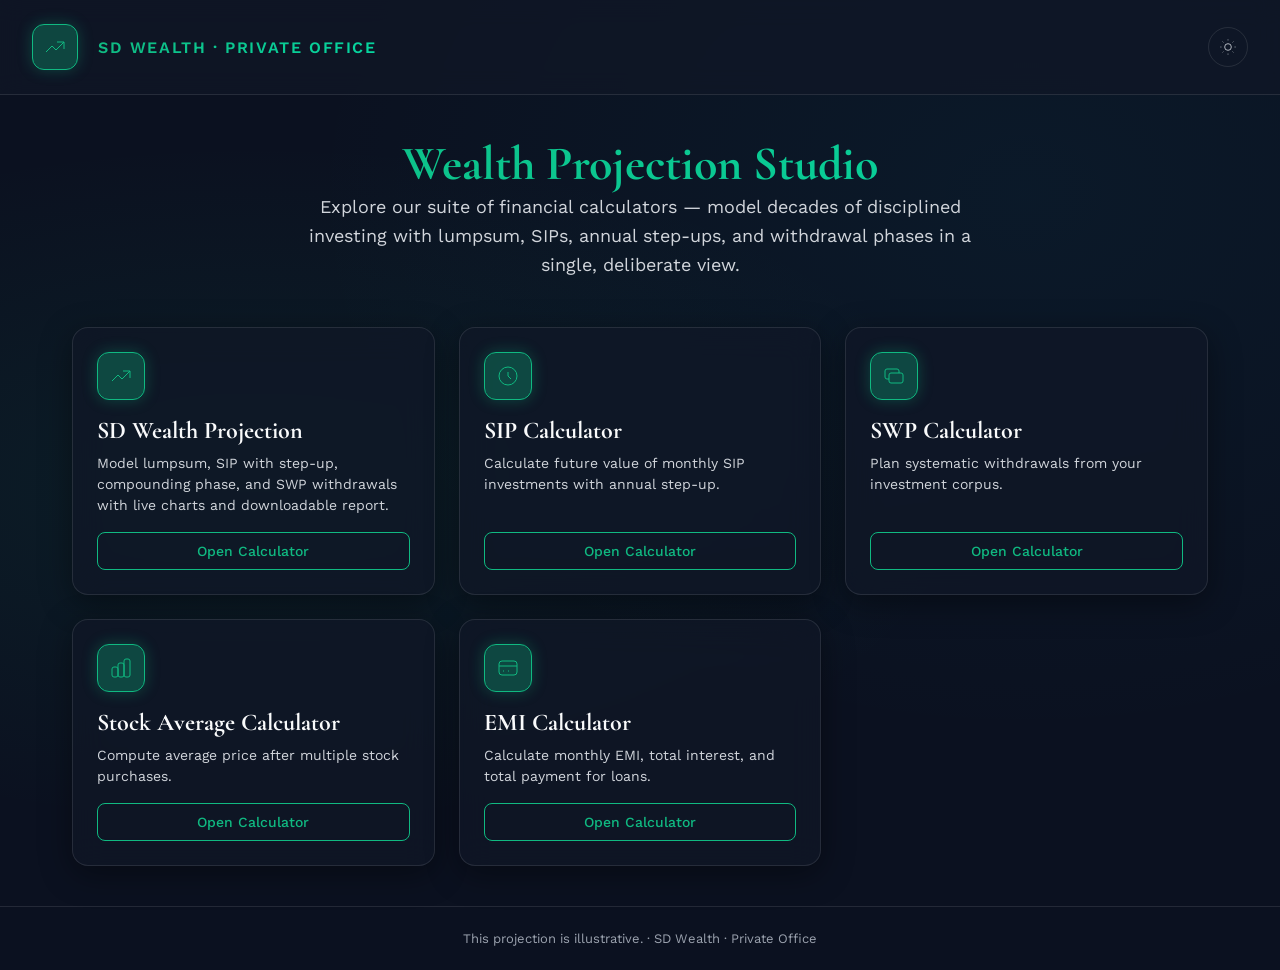
==== index.html @ 100c92ef "Update index.html with new calculators and styles Refactor index.html to streamline theme variables " ====
<!DOCTYPE html>
<html lang="en">
<head>
  <meta charset="UTF-8" />
  <meta name="viewport" content="width=device-width, initial-scale=1.0" />
  <title>SD Wealth · Private Office — Calculator Suite</title>
  <link rel="preconnect" href="https://fonts.googleapis.com" />
  <link rel="preconnect" href="https://fonts.gstatic.com" crossorigin />
  <link href="https://fonts.googleapis.com/css2?family=Cormorant+Garamond:wght@600;700&family=IBM+Plex+Mono:wght@400;500;600&family=Work+Sans:wght@400;500;600&display=swap" rel="stylesheet" />
  <style>
    /* Same theme variables and base styles as before */
    :root { --bg-primary:#0B1120; --bg-secondary:#111827; --bg-card:rgba(17,24,39,0.7); --bg-hover:rgba(255,255,255,0.05); --text-primary:#F9FAFB; --text-secondary:#D1D5DB; --text-muted:#9CA3AF; --border:rgba(255,255,255,0.1); --border-light:rgba(255,255,255,0.06); --accent:#10B981; --accent-dark:#047857; --accent-glow:rgba(16,185,129,0.3); --accent-secondary:#06D6A0; --neutral:#9CA3AF; --shadow-glow:0 0 20px rgba(16,185,129,0.15); --shadow-card:0 8px 32px rgba(0,0,0,0.4); --body-gradient:radial-gradient(ellipse at 20% 50%, rgba(16,185,129,0.08) 0%, transparent 50%),radial-gradient(ellipse at 80% 20%, rgba(6,182,212,0.05) 0%, transparent 50%); }
    body.light { --bg-primary:#ffffff; --bg-secondary:#F9FAFB; --bg-card:rgba(255,255,255,0.8); --bg-hover:rgba(17,24,39,0.04); --text-primary:#111827; --text-secondary:#4B5563; --text-muted:#6B7280; --border:rgba(17,24,39,0.1); --border-light:rgba(17,24,39,0.06); --accent:#064E3B; --accent-dark:#047857; --accent-glow:rgba(6,78,59,0.15); --accent-secondary:#10B981; --neutral:#9CA3AF; --shadow-glow:0 0 20px rgba(6,78,59,0.1); --shadow-card:0 4px 20px rgba(0,0,0,0.08); --body-gradient:none; }
    * { box-sizing:border-box; margin:0; padding:0; }
    body { margin:0; background:var(--bg-primary); background-image:var(--body-gradient); color:var(--text-primary); font-family:'Work Sans',sans-serif; min-height:100vh; transition:background-color 0.3s, color 0.3s; }
    .app-shell { min-height:100vh; display:flex; flex-direction:column; }
    .header { display:flex; align-items:center; gap:20px; padding:24px 32px; border-bottom:1px solid var(--border); background:var(--bg-card); backdrop-filter:blur(12px); position:sticky; top:0; z-index:10; transition:background 0.3s, border-color 0.3s; flex-wrap:wrap; }
    .icon-square { width:46px; height:46px; border:1px solid var(--accent); border-radius:12px; display:flex; align-items:center; justify-content:center; color:var(--accent); background:var(--accent-glow); box-shadow:0 0 15px var(--accent-glow); }
    .icon-square svg { width:24px; height:24px; }
    .wordmark { font-weight:600; font-size:16px; letter-spacing:0.1em; text-transform:uppercase; background:linear-gradient(135deg,var(--accent),var(--accent-secondary)); -webkit-background-clip:text; -webkit-text-fill-color:transparent; background-clip:text; }
    .theme-toggle { margin-left:auto; background:none; border:1px solid var(--border); border-radius:50%; width:40px; height:40px; display:flex; align-items:center; justify-content:center; cursor:pointer; color:var(--text-secondary); transition:all 0.3s; }
    .theme-toggle:hover { border-color:var(--accent); color:var(--accent); box-shadow:0 0 10px var(--accent-glow); }
    .theme-toggle svg { width:20px; height:20px; }
    .main-content { flex:1; max-width:1200px; width:100%; margin:0 auto; padding:40px 32px; }
    .hero { text-align:center; margin-bottom:48px; }
    .hero h1 { font-family:'Cormorant Garamond',serif; font-size:48px; font-weight:700; background:linear-gradient(135deg,var(--accent),var(--accent-secondary)); -webkit-background-clip:text; -webkit-text-fill-color:transparent; background-clip:text; }
    .hero p { font-size:18px; color:var(--text-secondary); max-width:700px; margin:0 auto; line-height:1.6; }
    .card-grid { display:grid; grid-template-columns:repeat(auto-fill,minmax(300px,1fr)); gap:24px; }
    .calc-card { border:1px solid var(--border); border-radius:16px; padding:24px; background:var(--bg-card); backdrop-filter:blur(16px); box-shadow:var(--shadow-card); transition:transform 0.3s, box-shadow 0.3s, border-color 0.3s; display:flex; flex-direction:column; }
    .calc-card:hover { transform:translateY(-4px); box-shadow:var(--shadow-card),0 0 20px var(--accent-glow); border-color:var(--accent); }
    .calc-card-icon { width:48px; height:48px; border:1px solid var(--accent); border-radius:12px; display:flex; align-items:center; justify-content:center; color:var(--accent); margin-bottom:16px; background:var(--accent-glow); box-shadow:0 0 15px var(--accent-glow); }
    .calc-card-icon svg { width:24px; height:24px; }
    .calc-card h2 { font-family:'Cormorant Garamond',serif; font-size:24px; font-weight:700; margin:0 0 8px; }
    .calc-card p { font-size:14px; color:var(--text-secondary); line-height:1.5; flex:1; margin-bottom:16px; }
    .calc-card a { display:inline-block; text-align:center; padding:10px 16px; border-radius:8px; text-decoration:none; font-weight:500; font-size:14px; border:1px solid var(--accent); color:var(--accent); transition:all 0.3s; }
    .calc-card a:hover { background:var(--accent); color:#fff; box-shadow:0 4px 15px var(--accent-glow); }
    .footer { padding:24px 32px; border-top:1px solid var(--border); text-align:center; color:var(--text-muted); font-size:13px; }
    @media (max-width:768px) { .header { padding:16px; flex-direction:column; text-align:center; gap:12px; } .theme-toggle { margin-left:0; margin-top:8px; } .main-content { padding:24px 16px; } .hero h1 { font-size:36px; } .card-grid { grid-template-columns:1fr; } }
  </style>
</head>
<body>
  <div class="app-shell">
    <header class="header">
      <div class="icon-square">
        <svg xmlns="http://www.w3.org/2000/svg" fill="none" viewBox="0 0 24 24" stroke="currentColor" strokeWidth="2">
          <path strokeLinecap="round" strokeLinejoin="round" d="M3 17l6-6 4 4 8-8" />
          <path strokeLinecap="round" strokeLinejoin="round" d="M14 7h7v7" />
        </svg>
      </div>
      <p class="wordmark">SD Wealth · Private Office</p>
      <button class="theme-toggle" id="themeToggle" aria-label="Toggle theme">
        <svg id="sunIcon" xmlns="http://www.w3.org/2000/svg" fill="none" viewBox="0 0 24 24" stroke="currentColor" strokeWidth="2">
          <path strokeLinecap="round" strokeLinejoin="round" d="M12 3v1m0 16v1m9-9h-1M4 12H3m15.364 6.364l-.707-.707M6.343 6.343l-.707-.707m12.728 0l-.707.707M6.343 17.657l-.707.707M16 12a4 4 0 11-8 0 4 4 0 018 0z" />
        </svg>
        <svg id="moonIcon" xmlns="http://www.w3.org/2000/svg" fill="none" viewBox="0 0 24 24" stroke="currentColor" strokeWidth="2" style="display:none;">
          <path strokeLinecap="round" strokeLinejoin="round" d="M20.354 15.354A9 9 0 018.646 3.646 9.003 9.003 0 0012 21a9.003 9.003 0 008.354-5.646z" />
        </svg>
      </button>
    </header>

    <main class="main-content">
      <section class="hero">
        <h1>Wealth Projection Studio</h1>
        <p>Explore our suite of financial calculators — model decades of disciplined investing with lumpsum, SIPs, annual step-ups, and withdrawal phases in a single, deliberate view.</p>
      </section>

      <section class="card-grid">
        <!-- Wealth Projection (existing) -->
        <div class="calc-card">
          <div class="calc-card-icon">
            <svg xmlns="http://www.w3.org/2000/svg" fill="none" viewBox="0 0 24 24" stroke="currentColor" strokeWidth="2">
              <path strokeLinecap="round" strokeLinejoin="round" d="M3 17l6-6 4 4 8-8" />
              <path strokeLinecap="round" strokeLinejoin="round" d="M14 7h7v7" />
            </svg>
          </div>
          <h2>SD Wealth Projection</h2>
          <p>Model lumpsum, SIP with step-up, compounding phase, and SWP withdrawals with live charts and downloadable report.</p>
          <a href="./wealth-projection/">Open Calculator</a>
        </div>

        <!-- SIP Calculator -->
        <div class="calc-card">
          <div class="calc-card-icon">
            <svg xmlns="http://www.w3.org/2000/svg" fill="none" viewBox="0 0 24 24" stroke="currentColor" strokeWidth="2">
              <path strokeLinecap="round" strokeLinejoin="round" d="M12 8v4l3 3m6-3a9 9 0 11-18 0 9 9 0 0118 0z" />
            </svg>
          </div>
          <h2>SIP Calculator</h2>
          <p>Calculate future value of monthly SIP investments with annual step-up.</p>
          <a href="./sip-calculator/">Open Calculator</a>
        </div>

        <!-- SWP Calculator -->
        <div class="calc-card">
          <div class="calc-card-icon">
            <svg xmlns="http://www.w3.org/2000/svg" fill="none" viewBox="0 0 24 24" stroke="currentColor" strokeWidth="2">
              <path strokeLinecap="round" strokeLinejoin="round" d="M17 9V7a2 2 0 00-2-2H5a2 2 0 00-2 2v6a2 2 0 002 2h2m2 4h10a2 2 0 002-2v-6a2 2 0 00-2-2H9a2 2 0 00-2 2v6a2 2 0 002 2z" />
            </svg>
          </div>
          <h2>SWP Calculator</h2>
          <p>Plan systematic withdrawals from your investment corpus.</p>
          <a href="./swp-calculator/">Open Calculator</a>
        </div>

        <!-- Stock Average Calculator -->
        <div class="calc-card">
          <div class="calc-card-icon">
            <svg xmlns="http://www.w3.org/2000/svg" fill="none" viewBox="0 0 24 24" stroke="currentColor" strokeWidth="2">
              <path strokeLinecap="round" strokeLinejoin="round" d="M9 19v-6a2 2 0 00-2-2H5a2 2 0 00-2 2v6a2 2 0 002 2h2a2 2 0 002-2zm0 0V9a2 2 0 012-2h2a2 2 0 012 2v10m-6 0a2 2 0 002 2h2a2 2 0 002-2m0 0V5a2 2 0 012-2h2a2 2 0 012 2v14a2 2 0 01-2 2h-2a2 2 0 01-2-2z" />
            </svg>
          </div>
          <h2>Stock Average Calculator</h2>
          <p>Compute average price after multiple stock purchases.</p>
          <a href="./stock-average-calculator/">Open Calculator</a>
        </div>

        <!-- EMI Calculator -->
        <div class="calc-card">
          <div class="calc-card-icon">
            <svg xmlns="http://www.w3.org/2000/svg" fill="none" viewBox="0 0 24 24" stroke="currentColor" strokeWidth="2">
              <path strokeLinecap="round" strokeLinejoin="round" d="M3 10h18M7 15h1m4 0h1m-7 4h12a3 3 0 003-3V8a3 3 0 00-3-3H6a3 3 0 00-3 3v8a3 3 0 003 3z" />
            </svg>
          </div>
          <h2>EMI Calculator</h2>
          <p>Calculate monthly EMI, total interest, and total payment for loans.</p>
          <a href="./emi-calculator/">Open Calculator</a>
        </div>
      </section>
    </main>

    <footer class="footer">
      This projection is illustrative. · SD Wealth · Private Office
    </footer>
  </div>

  <script>
    const themeToggle = document.getElementById('themeToggle');
    const sunIcon = document.getElementById('sunIcon');
    const moonIcon = document.getElementById('moonIcon');
    const savedTheme = localStorage.getItem('sd-wealth-theme') || 'dark';
    if (savedTheme === 'light') {
      document.body.classList.add('light');
      sunIcon.style.display = 'none';
      moonIcon.style.display = 'block';
    }
    themeToggle.addEventListener('click', () => {
      document.body.classList.toggle('light');
      const isLight = document.body.classList.contains('light');
      localStorage.setItem('sd-wealth-theme', isLight ? 'light' : 'dark');
      sunIcon.style.display = isLight ? 'none' : 'block';
      moonIcon.style.display = isLight ? 'block' : 'none';
    });
  </script>
</body>
</html>
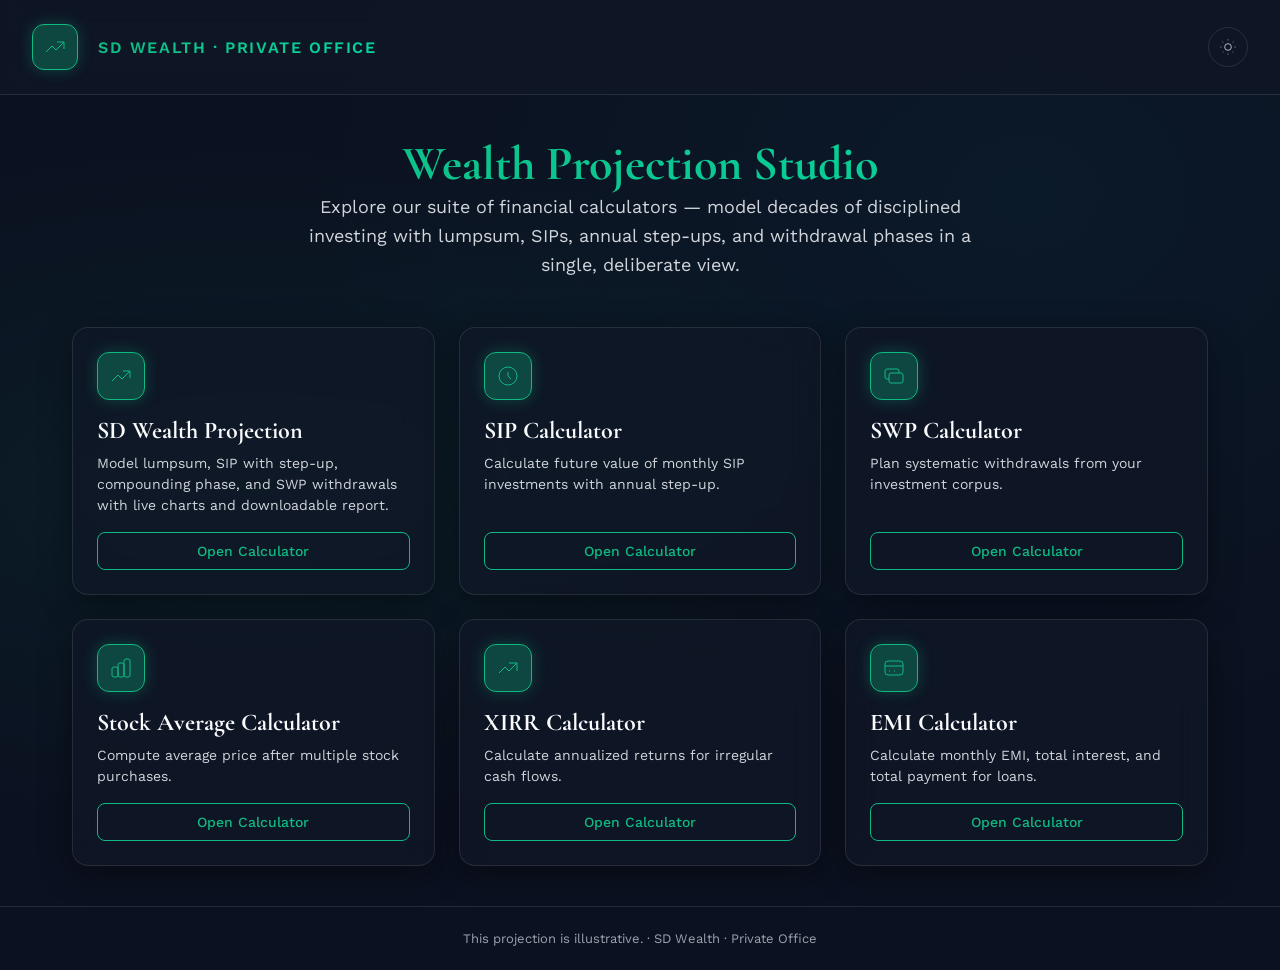
==== commit d9214314: "Add XIRR Calculator section to index.html" ====
--- a/index.html
+++ b/index.html
@@ -113,7 +113,19 @@
           <p>Compute average price after multiple stock purchases.</p>
           <a href="./stock-average-calculator/">Open Calculator</a>
         </div>
-
+        
+        <!-- XIRR Calculator -->
+        <div class="calc-card">
+          <div class="calc-card-icon">
+            <svg xmlns="http://www.w3.org/2000/svg" fill="none" viewBox="0 0 24 24" stroke="currentColor" strokeWidth="2">
+              <path strokeLinecap="round" strokeLinejoin="round" d="M13 7h8m0 0v8m0-8l-8 8-4-4-6 6" />
+            </svg>
+          </div>
+          <h2>XIRR Calculator</h2>
+          <p>Calculate annualized returns for irregular cash flows.</p>
+          <a href="./xirr-calculator/">Open Calculator</a>
+        </div>
+        
         <!-- EMI Calculator -->
         <div class="calc-card">
           <div class="calc-card-icon">
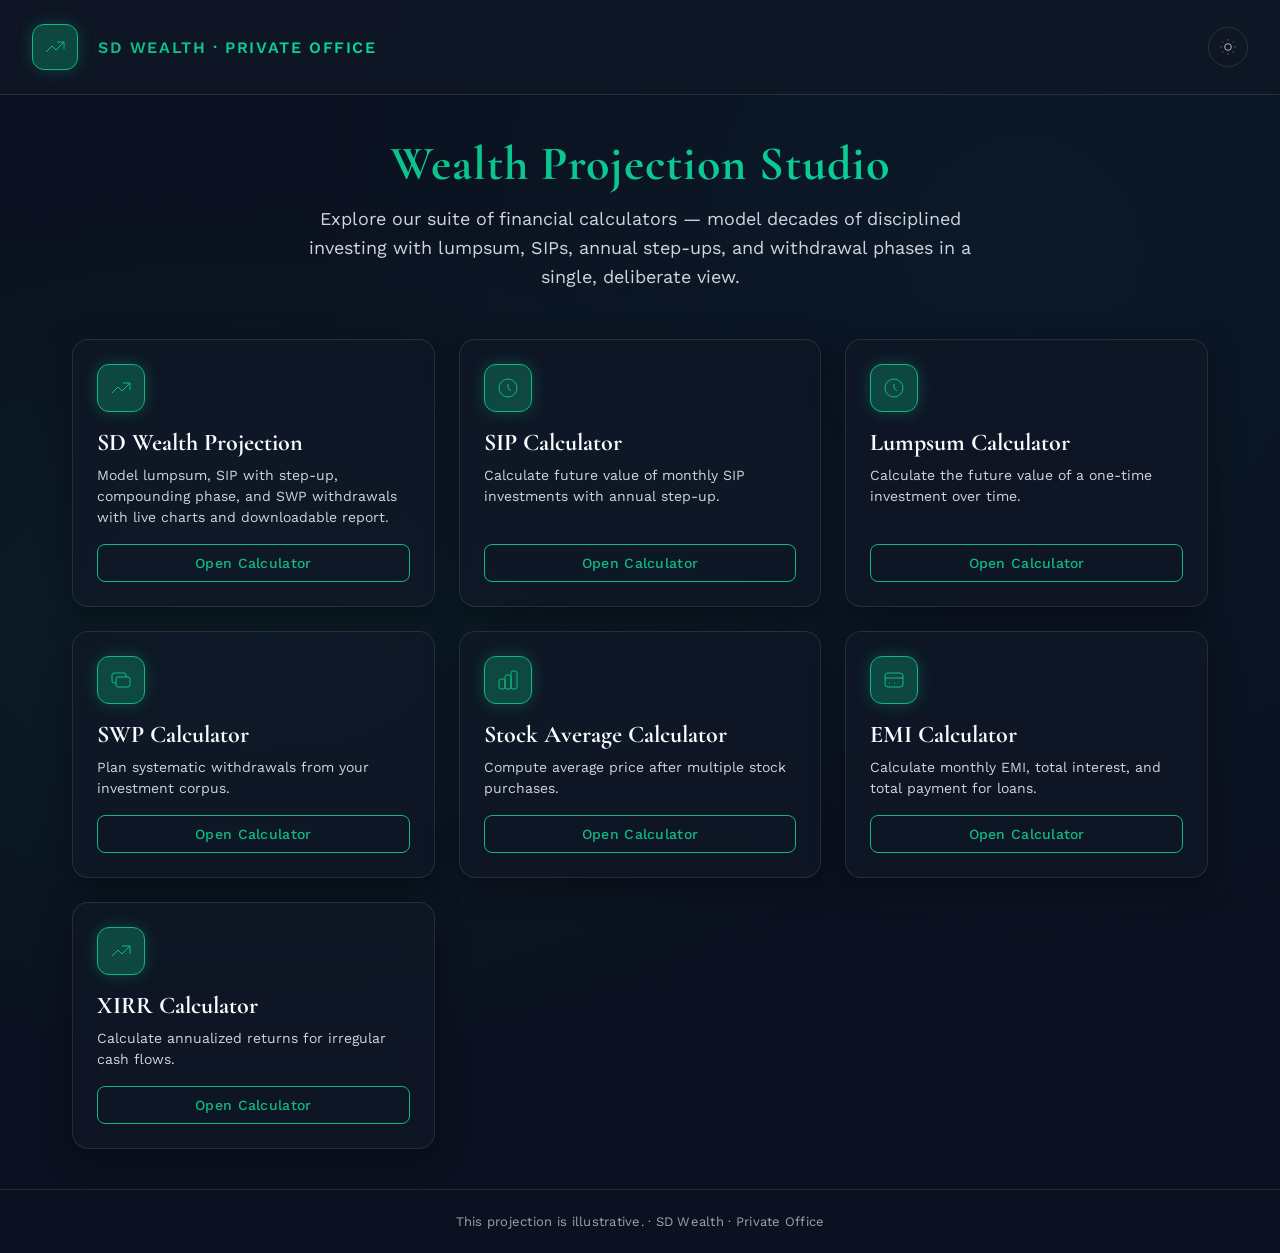
==== commit cc9f957e: "Refactor theme variables and update calculators" ====
--- a/index.html
+++ b/index.html
@@ -8,38 +8,285 @@
   <link rel="preconnect" href="https://fonts.gstatic.com" crossorigin />
   <link href="https://fonts.googleapis.com/css2?family=Cormorant+Garamond:wght@600;700&family=IBM+Plex+Mono:wght@400;500;600&family=Work+Sans:wght@400;500;600&display=swap" rel="stylesheet" />
   <style>
-    /* Same theme variables and base styles as before */
-    :root { --bg-primary:#0B1120; --bg-secondary:#111827; --bg-card:rgba(17,24,39,0.7); --bg-hover:rgba(255,255,255,0.05); --text-primary:#F9FAFB; --text-secondary:#D1D5DB; --text-muted:#9CA3AF; --border:rgba(255,255,255,0.1); --border-light:rgba(255,255,255,0.06); --accent:#10B981; --accent-dark:#047857; --accent-glow:rgba(16,185,129,0.3); --accent-secondary:#06D6A0; --neutral:#9CA3AF; --shadow-glow:0 0 20px rgba(16,185,129,0.15); --shadow-card:0 8px 32px rgba(0,0,0,0.4); --body-gradient:radial-gradient(ellipse at 20% 50%, rgba(16,185,129,0.08) 0%, transparent 50%),radial-gradient(ellipse at 80% 20%, rgba(6,182,212,0.05) 0%, transparent 50%); }
-    body.light { --bg-primary:#ffffff; --bg-secondary:#F9FAFB; --bg-card:rgba(255,255,255,0.8); --bg-hover:rgba(17,24,39,0.04); --text-primary:#111827; --text-secondary:#4B5563; --text-muted:#6B7280; --border:rgba(17,24,39,0.1); --border-light:rgba(17,24,39,0.06); --accent:#064E3B; --accent-dark:#047857; --accent-glow:rgba(6,78,59,0.15); --accent-secondary:#10B981; --neutral:#9CA3AF; --shadow-glow:0 0 20px rgba(6,78,59,0.1); --shadow-card:0 4px 20px rgba(0,0,0,0.08); --body-gradient:none; }
-    * { box-sizing:border-box; margin:0; padding:0; }
-    body { margin:0; background:var(--bg-primary); background-image:var(--body-gradient); color:var(--text-primary); font-family:'Work Sans',sans-serif; min-height:100vh; transition:background-color 0.3s, color 0.3s; }
-    .app-shell { min-height:100vh; display:flex; flex-direction:column; }
-    .header { display:flex; align-items:center; gap:20px; padding:24px 32px; border-bottom:1px solid var(--border); background:var(--bg-card); backdrop-filter:blur(12px); position:sticky; top:0; z-index:10; transition:background 0.3s, border-color 0.3s; flex-wrap:wrap; }
-    .icon-square { width:46px; height:46px; border:1px solid var(--accent); border-radius:12px; display:flex; align-items:center; justify-content:center; color:var(--accent); background:var(--accent-glow); box-shadow:0 0 15px var(--accent-glow); }
-    .icon-square svg { width:24px; height:24px; }
-    .wordmark { font-weight:600; font-size:16px; letter-spacing:0.1em; text-transform:uppercase; background:linear-gradient(135deg,var(--accent),var(--accent-secondary)); -webkit-background-clip:text; -webkit-text-fill-color:transparent; background-clip:text; }
-    .theme-toggle { margin-left:auto; background:none; border:1px solid var(--border); border-radius:50%; width:40px; height:40px; display:flex; align-items:center; justify-content:center; cursor:pointer; color:var(--text-secondary); transition:all 0.3s; }
-    .theme-toggle:hover { border-color:var(--accent); color:var(--accent); box-shadow:0 0 10px var(--accent-glow); }
-    .theme-toggle svg { width:20px; height:20px; }
-    .main-content { flex:1; max-width:1200px; width:100%; margin:0 auto; padding:40px 32px; }
-    .hero { text-align:center; margin-bottom:48px; }
-    .hero h1 { font-family:'Cormorant Garamond',serif; font-size:48px; font-weight:700; background:linear-gradient(135deg,var(--accent),var(--accent-secondary)); -webkit-background-clip:text; -webkit-text-fill-color:transparent; background-clip:text; }
-    .hero p { font-size:18px; color:var(--text-secondary); max-width:700px; margin:0 auto; line-height:1.6; }
-    .card-grid { display:grid; grid-template-columns:repeat(auto-fill,minmax(300px,1fr)); gap:24px; }
-    .calc-card { border:1px solid var(--border); border-radius:16px; padding:24px; background:var(--bg-card); backdrop-filter:blur(16px); box-shadow:var(--shadow-card); transition:transform 0.3s, box-shadow 0.3s, border-color 0.3s; display:flex; flex-direction:column; }
-    .calc-card:hover { transform:translateY(-4px); box-shadow:var(--shadow-card),0 0 20px var(--accent-glow); border-color:var(--accent); }
-    .calc-card-icon { width:48px; height:48px; border:1px solid var(--accent); border-radius:12px; display:flex; align-items:center; justify-content:center; color:var(--accent); margin-bottom:16px; background:var(--accent-glow); box-shadow:0 0 15px var(--accent-glow); }
-    .calc-card-icon svg { width:24px; height:24px; }
-    .calc-card h2 { font-family:'Cormorant Garamond',serif; font-size:24px; font-weight:700; margin:0 0 8px; }
-    .calc-card p { font-size:14px; color:var(--text-secondary); line-height:1.5; flex:1; margin-bottom:16px; }
-    .calc-card a { display:inline-block; text-align:center; padding:10px 16px; border-radius:8px; text-decoration:none; font-weight:500; font-size:14px; border:1px solid var(--accent); color:var(--accent); transition:all 0.3s; }
-    .calc-card a:hover { background:var(--accent); color:#fff; box-shadow:0 4px 15px var(--accent-glow); }
-    .footer { padding:24px 32px; border-top:1px solid var(--border); text-align:center; color:var(--text-muted); font-size:13px; }
-    @media (max-width:768px) { .header { padding:16px; flex-direction:column; text-align:center; gap:12px; } .theme-toggle { margin-left:0; margin-top:8px; } .main-content { padding:24px 16px; } .hero h1 { font-size:36px; } .card-grid { grid-template-columns:1fr; } }
+    /* ===================== THEME VARIABLES ===================== */
+    :root {
+      --bg-primary: #0B1120;
+      --bg-secondary: #111827;
+      --bg-card: rgba(17, 24, 39, 0.7);
+      --bg-hover: rgba(255, 255, 255, 0.05);
+      --text-primary: #F9FAFB;
+      --text-secondary: #D1D5DB;
+      --text-muted: #9CA3AF;
+      --border: rgba(255, 255, 255, 0.1);
+      --border-light: rgba(255, 255, 255, 0.06);
+      --accent: #10B981;
+      --accent-dark: #047857;
+      --accent-glow: rgba(16, 185, 129, 0.3);
+      --accent-secondary: #06D6A0;
+      --neutral: #9CA3AF;
+      --shadow-glow: 0 0 20px rgba(16, 185, 129, 0.15);
+      --shadow-card: 0 8px 32px rgba(0, 0, 0, 0.4);
+      --body-gradient: radial-gradient(ellipse at 20% 50%, rgba(16, 185, 129, 0.08) 0%, transparent 50%),
+                       radial-gradient(ellipse at 80% 20%, rgba(6, 182, 212, 0.05) 0%, transparent 50%);
+    }
+
+    body.light {
+      --bg-primary: #ffffff;
+      --bg-secondary: #F9FAFB;
+      --bg-card: rgba(255, 255, 255, 0.8);
+      --bg-hover: rgba(17, 24, 39, 0.04);
+      --text-primary: #111827;
+      --text-secondary: #4B5563;
+      --text-muted: #6B7280;
+      --border: rgba(17, 24, 39, 0.1);
+      --border-light: rgba(17, 24, 39, 0.06);
+      --accent: #064E3B;
+      --accent-dark: #047857;
+      --accent-glow: rgba(6, 78, 59, 0.15);
+      --accent-secondary: #10B981;
+      --neutral: #9CA3AF;
+      --shadow-glow: 0 0 20px rgba(6, 78, 59, 0.1);
+      --shadow-card: 0 4px 20px rgba(0, 0, 0, 0.08);
+      --body-gradient: none;
+    }
+
+    /* ===================== GLOBAL ===================== */
+    * { box-sizing: border-box; margin: 0; padding: 0; }
+    body {
+      margin: 0;
+      background: var(--bg-primary);
+      background-image: var(--body-gradient);
+      color: var(--text-primary);
+      font-family: 'Work Sans', sans-serif;
+      -webkit-font-smoothing: antialiased;
+      -moz-osx-font-smoothing: grayscale;
+      min-height: 100vh;
+      transition: background-color 0.3s, color 0.3s;
+    }
+
+    .app-shell { min-height: 100vh; display: flex; flex-direction: column; }
+
+    /* ---------- Header ---------- */
+    .header {
+      display: flex;
+      align-items: center;
+      gap: 20px;
+      padding: 24px 32px;
+      border-bottom: 1px solid var(--border);
+      backdrop-filter: blur(12px);
+      background: var(--bg-card);
+      position: sticky;
+      top: 0;
+      z-index: 10;
+      transition: background 0.3s, border-color 0.3s;
+      flex-wrap: wrap;
+    }
+
+    .icon-square {
+      width: 46px;
+      height: 46px;
+      border: 1px solid var(--accent);
+      display: flex;
+      align-items: center;
+      justify-content: center;
+      color: var(--accent);
+      flex-shrink: 0;
+      border-radius: 12px;
+      background: var(--accent-glow);
+      box-shadow: 0 0 15px var(--accent-glow);
+      transition: background 0.3s, box-shadow 0.3s;
+    }
+
+    .icon-square svg { width: 24px; height: 24px; }
+
+    .wordmark {
+      font-family: 'Work Sans', sans-serif;
+      font-weight: 600;
+      font-size: 16px;
+      letter-spacing: 0.1em;
+      text-transform: uppercase;
+      color: var(--text-primary);
+      margin: 0;
+      background: linear-gradient(135deg, var(--accent), var(--accent-secondary));
+      -webkit-background-clip: text;
+      -webkit-text-fill-color: transparent;
+      background-clip: text;
+    }
+
+    .theme-toggle {
+      margin-left: auto;
+      background: none;
+      border: 1px solid var(--border);
+      border-radius: 50%;
+      width: 40px;
+      height: 40px;
+      display: flex;
+      align-items: center;
+      justify-content: center;
+      cursor: pointer;
+      color: var(--text-secondary);
+      transition: all 0.3s;
+      flex-shrink: 0;
+    }
+
+    .theme-toggle:hover {
+      border-color: var(--accent);
+      color: var(--accent);
+      box-shadow: 0 0 10px var(--accent-glow);
+    }
+
+    .theme-toggle svg { width: 20px; height: 20px; }
+
+    /* ---------- Main content ---------- */
+    .main-content {
+      flex: 1;
+      max-width: 1200px;
+      width: 100%;
+      margin: 0 auto;
+      padding: 40px 32px;
+    }
+
+    .hero {
+      text-align: center;
+      margin-bottom: 48px;
+    }
+
+    .hero h1 {
+      font-family: 'Cormorant Garamond', serif;
+      font-size: 48px;
+      font-weight: 700;
+      color: var(--text-primary);
+      margin: 0 0 12px;
+      letter-spacing: 0.02em;
+      background: linear-gradient(135deg, var(--accent), var(--accent-secondary));
+      -webkit-background-clip: text;
+      -webkit-text-fill-color: transparent;
+      background-clip: text;
+    }
+
+    .hero p {
+      font-size: 18px;
+      color: var(--text-secondary);
+      max-width: 700px;
+      margin: 0 auto;
+      line-height: 1.6;
+    }
+
+    /* ---------- Calculator cards grid ---------- */
+    .card-grid {
+      display: grid;
+      grid-template-columns: repeat(auto-fill, minmax(300px, 1fr));
+      gap: 24px;
+    }
+
+    .calc-card {
+      border: 1px solid var(--border);
+      border-radius: 16px;
+      padding: 24px;
+      background: var(--bg-card);
+      backdrop-filter: blur(16px);
+      box-shadow: var(--shadow-card);
+      transition: transform 0.3s, box-shadow 0.3s, background 0.3s, border-color 0.3s;
+      display: flex;
+      flex-direction: column;
+    }
+
+    .calc-card:hover {
+      transform: translateY(-4px);
+      box-shadow: var(--shadow-card), 0 0 20px var(--accent-glow);
+      border-color: var(--accent);
+    }
+
+    .calc-card-icon {
+      width: 48px;
+      height: 48px;
+      border: 1px solid var(--accent);
+      border-radius: 12px;
+      display: flex;
+      align-items: center;
+      justify-content: center;
+      color: var(--accent);
+      margin-bottom: 16px;
+      background: var(--accent-glow);
+      box-shadow: 0 0 15px var(--accent-glow);
+    }
+
+    .calc-card-icon svg { width: 24px; height: 24px; }
+
+    .calc-card h2 {
+      font-family: 'Cormorant Garamond', serif;
+      font-size: 24px;
+      font-weight: 700;
+      color: var(--text-primary);
+      margin: 0 0 8px;
+    }
+
+    .calc-card p {
+      font-size: 14px;
+      color: var(--text-secondary);
+      line-height: 1.5;
+      flex: 1;
+      margin-bottom: 16px;
+    }
+
+    .calc-card a {
+      display: inline-block;
+      text-align: center;
+      padding: 10px 16px;
+      border-radius: 8px;
+      text-decoration: none;
+      font-weight: 500;
+      font-size: 14px;
+      letter-spacing: 0.02em;
+      transition: all 0.3s;
+      border: 1px solid var(--accent);
+      color: var(--accent);
+      background: transparent;
+    }
+
+    .calc-card a:hover {
+      background: var(--accent);
+      color: #fff;
+      box-shadow: 0 4px 15px var(--accent-glow);
+    }
+
+    /* ---------- Footer ---------- */
+    .footer {
+      padding: 24px 32px;
+      border-top: 1px solid var(--border);
+      text-align: center;
+      color: var(--text-muted);
+      font-size: 13px;
+      letter-spacing: 0.02em;
+    }
+
+    /* ---------- Responsive ---------- */
+    @media (max-width: 768px) {
+      .header {
+        padding: 16px;
+        gap: 12px;
+        flex-direction: column;
+        text-align: center;
+      }
+      .theme-toggle {
+        margin-left: 0;
+        margin-top: 8px;
+      }
+      .main-content {
+        padding: 24px 16px;
+      }
+      .hero h1 {
+        font-size: 36px;
+      }
+      .card-grid {
+        grid-template-columns: 1fr;
+      }
+    }
   </style>
 </head>
 <body>
   <div class="app-shell">
+    <!-- Header -->
     <header class="header">
       <div class="icon-square">
         <svg xmlns="http://www.w3.org/2000/svg" fill="none" viewBox="0 0 24 24" stroke="currentColor" strokeWidth="2">
@@ -48,24 +295,29 @@
         </svg>
       </div>
       <p class="wordmark">SD Wealth · Private Office</p>
+      <!-- Theme toggle button -->
       <button class="theme-toggle" id="themeToggle" aria-label="Toggle theme">
+        <!-- Sun icon (shown in dark mode) -->
         <svg id="sunIcon" xmlns="http://www.w3.org/2000/svg" fill="none" viewBox="0 0 24 24" stroke="currentColor" strokeWidth="2">
           <path strokeLinecap="round" strokeLinejoin="round" d="M12 3v1m0 16v1m9-9h-1M4 12H3m15.364 6.364l-.707-.707M6.343 6.343l-.707-.707m12.728 0l-.707.707M6.343 17.657l-.707.707M16 12a4 4 0 11-8 0 4 4 0 018 0z" />
         </svg>
+        <!-- Moon icon (shown in light mode) -->
         <svg id="moonIcon" xmlns="http://www.w3.org/2000/svg" fill="none" viewBox="0 0 24 24" stroke="currentColor" strokeWidth="2" style="display:none;">
           <path strokeLinecap="round" strokeLinejoin="round" d="M20.354 15.354A9 9 0 018.646 3.646 9.003 9.003 0 0012 21a9.003 9.003 0 008.354-5.646z" />
         </svg>
       </button>
     </header>
 
+    <!-- Main content -->
     <main class="main-content">
       <section class="hero">
         <h1>Wealth Projection Studio</h1>
         <p>Explore our suite of financial calculators — model decades of disciplined investing with lumpsum, SIPs, annual step-ups, and withdrawal phases in a single, deliberate view.</p>
       </section>
 
+      <!-- Calculator cards -->
       <section class="card-grid">
-        <!-- Wealth Projection (existing) -->
+        <!-- Wealth Projection -->
         <div class="calc-card">
           <div class="calc-card-icon">
             <svg xmlns="http://www.w3.org/2000/svg" fill="none" viewBox="0 0 24 24" stroke="currentColor" strokeWidth="2">
@@ -90,6 +342,18 @@
           <a href="./sip-calculator/">Open Calculator</a>
         </div>
 
+        <!-- Lumpsum Calculator -->
+        <div class="calc-card">
+          <div class="calc-card-icon">
+            <svg xmlns="http://www.w3.org/2000/svg" fill="none" viewBox="0 0 24 24" stroke="currentColor" strokeWidth="2">
+              <path strokeLinecap="round" strokeLinejoin="round" d="M12 8v4l3 3m6-3a9 9 0 11-18 0 9 9 0 0118 0z" />
+            </svg>
+          </div>
+          <h2>Lumpsum Calculator</h2>
+          <p>Calculate the future value of a one-time investment over time.</p>
+          <a href="./lumpsum-calculator/">Open Calculator</a>
+        </div>
+
         <!-- SWP Calculator -->
         <div class="calc-card">
           <div class="calc-card-icon">
@@ -113,7 +377,19 @@
           <p>Compute average price after multiple stock purchases.</p>
           <a href="./stock-average-calculator/">Open Calculator</a>
         </div>
-        
+
+        <!-- EMI Calculator -->
+        <div class="calc-card">
+          <div class="calc-card-icon">
+            <svg xmlns="http://www.w3.org/2000/svg" fill="none" viewBox="0 0 24 24" stroke="currentColor" strokeWidth="2">
+              <path strokeLinecap="round" strokeLinejoin="round" d="M3 10h18M7 15h1m4 0h1m-7 4h12a3 3 0 003-3V8a3 3 0 00-3-3H6a3 3 0 00-3 3v8a3 3 0 003 3z" />
+            </svg>
+          </div>
+          <h2>EMI Calculator</h2>
+          <p>Calculate monthly EMI, total interest, and total payment for loans.</p>
+          <a href="./emi-calculator/">Open Calculator</a>
+        </div>
+
         <!-- XIRR Calculator -->
         <div class="calc-card">
           <div class="calc-card-icon">
@@ -125,42 +401,46 @@
           <p>Calculate annualized returns for irregular cash flows.</p>
           <a href="./xirr-calculator/">Open Calculator</a>
         </div>
-        
-        <!-- EMI Calculator -->
-        <div class="calc-card">
-          <div class="calc-card-icon">
-            <svg xmlns="http://www.w3.org/2000/svg" fill="none" viewBox="0 0 24 24" stroke="currentColor" strokeWidth="2">
-              <path strokeLinecap="round" strokeLinejoin="round" d="M3 10h18M7 15h1m4 0h1m-7 4h12a3 3 0 003-3V8a3 3 0 00-3-3H6a3 3 0 00-3 3v8a3 3 0 003 3z" />
-            </svg>
-          </div>
-          <h2>EMI Calculator</h2>
-          <p>Calculate monthly EMI, total interest, and total payment for loans.</p>
-          <a href="./emi-calculator/">Open Calculator</a>
-        </div>
       </section>
     </main>
 
+    <!-- Footer -->
     <footer class="footer">
       This projection is illustrative. · SD Wealth · Private Office
     </footer>
   </div>
 
   <script>
+    // Theme toggle logic
     const themeToggle = document.getElementById('themeToggle');
     const sunIcon = document.getElementById('sunIcon');
     const moonIcon = document.getElementById('moonIcon');
+
+    // Check for saved theme in localStorage, default to dark
     const savedTheme = localStorage.getItem('sd-wealth-theme') || 'dark';
     if (savedTheme === 'light') {
       document.body.classList.add('light');
       sunIcon.style.display = 'none';
       moonIcon.style.display = 'block';
-    }
+    } else {
+      document.body.classList.remove('light');
+      sunIcon.style.display = 'block';
+      moonIcon.style.display = 'none';
+    }
+
     themeToggle.addEventListener('click', () => {
       document.body.classList.toggle('light');
       const isLight = document.body.classList.contains('light');
+      // Save preference
       localStorage.setItem('sd-wealth-theme', isLight ? 'light' : 'dark');
-      sunIcon.style.display = isLight ? 'none' : 'block';
-      moonIcon.style.display = isLight ? 'block' : 'none';
+      // Toggle icons
+      if (isLight) {
+        sunIcon.style.display = 'none';
+        moonIcon.style.display = 'block';
+      } else {
+        sunIcon.style.display = 'block';
+        moonIcon.style.display = 'none';
+      }
     });
   </script>
 </body>
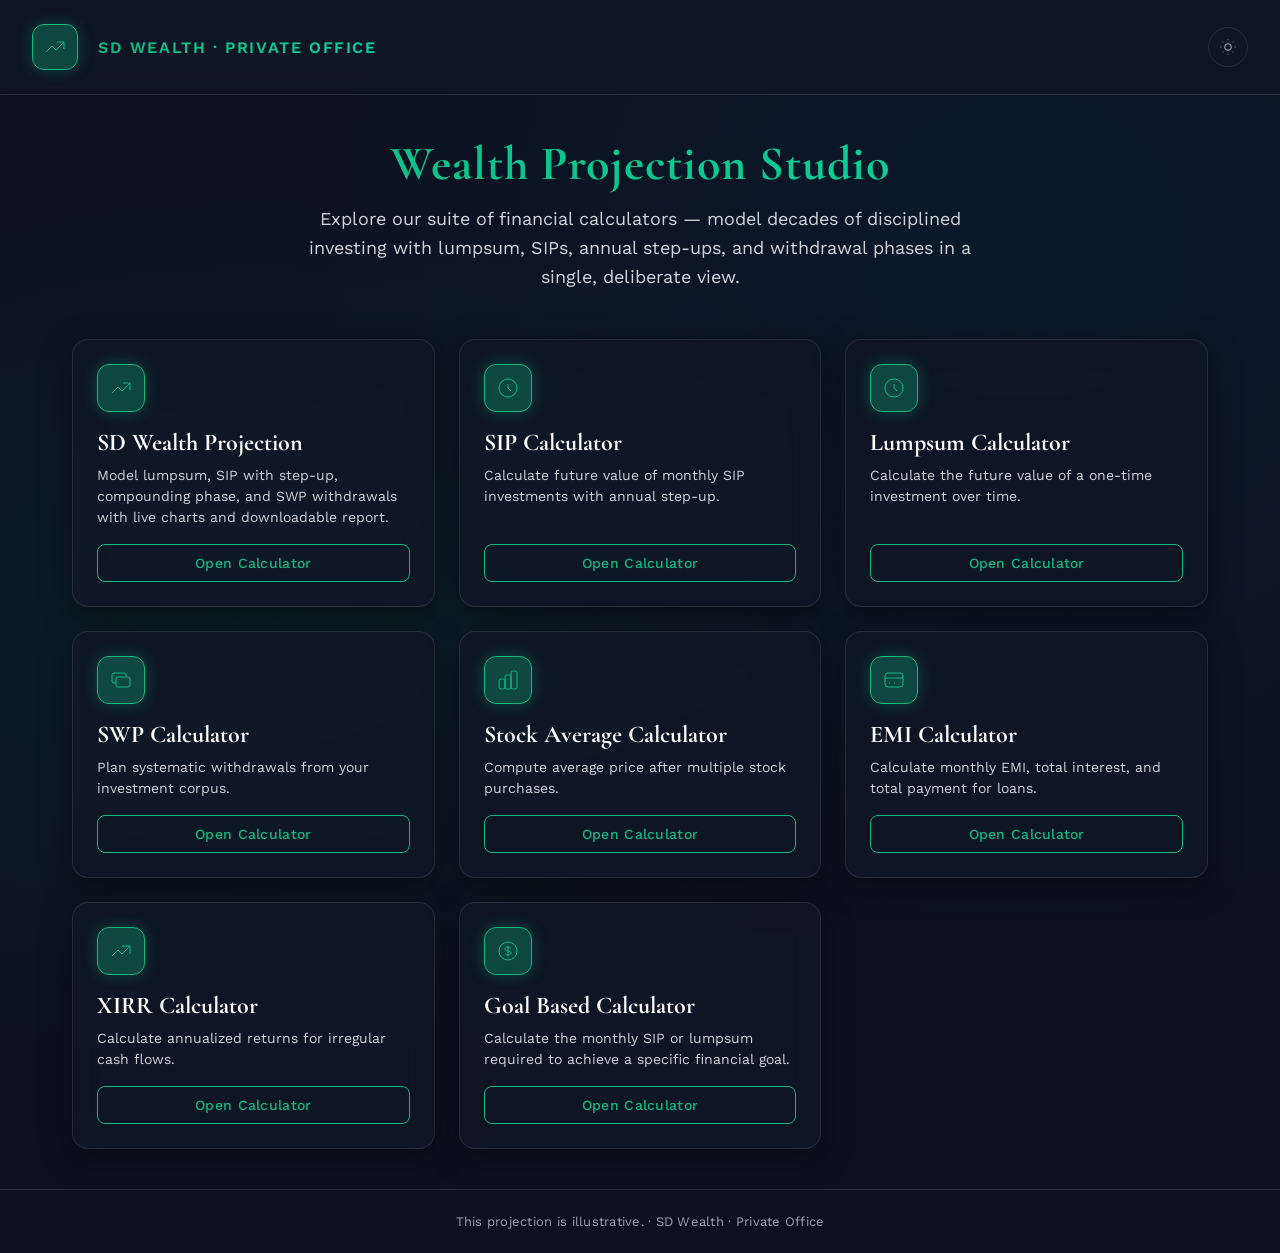
==== commit 709e784d: "Add Goal Based Calculator section to index.html" ====
--- a/index.html
+++ b/index.html
@@ -401,6 +401,19 @@
           <p>Calculate annualized returns for irregular cash flows.</p>
           <a href="./xirr-calculator/">Open Calculator</a>
         </div>
+
+        <!-- Goal Based Calculator -->
+        <div class="calc-card">
+          <div class="calc-card-icon">
+            <svg xmlns="http://www.w3.org/2000/svg" fill="none" viewBox="0 0 24 24" stroke="currentColor" strokeWidth="2">
+              <path strokeLinecap="round" strokeLinejoin="round" d="M12 8c-1.657 0-3 .895-3 2s1.343 2 3 2 3 .895 3 2-1.343 2-3 2m0-8c1.11 0 2.08.402 2.599 1M12 8V7m0 1v8m0 0v1m0-1c-1.11 0-2.08-.402-2.599-1M21 12a9 9 0 11-18 0 9 9 0 0118 0z" />
+            </svg>
+          </div>
+          <h2>Goal Based Calculator</h2>
+          <p>Calculate the monthly SIP or lumpsum required to achieve a specific financial goal.</p>
+          <a href="./goal-calculator/">Open Calculator</a>
+        </div>
+        
       </section>
     </main>
 
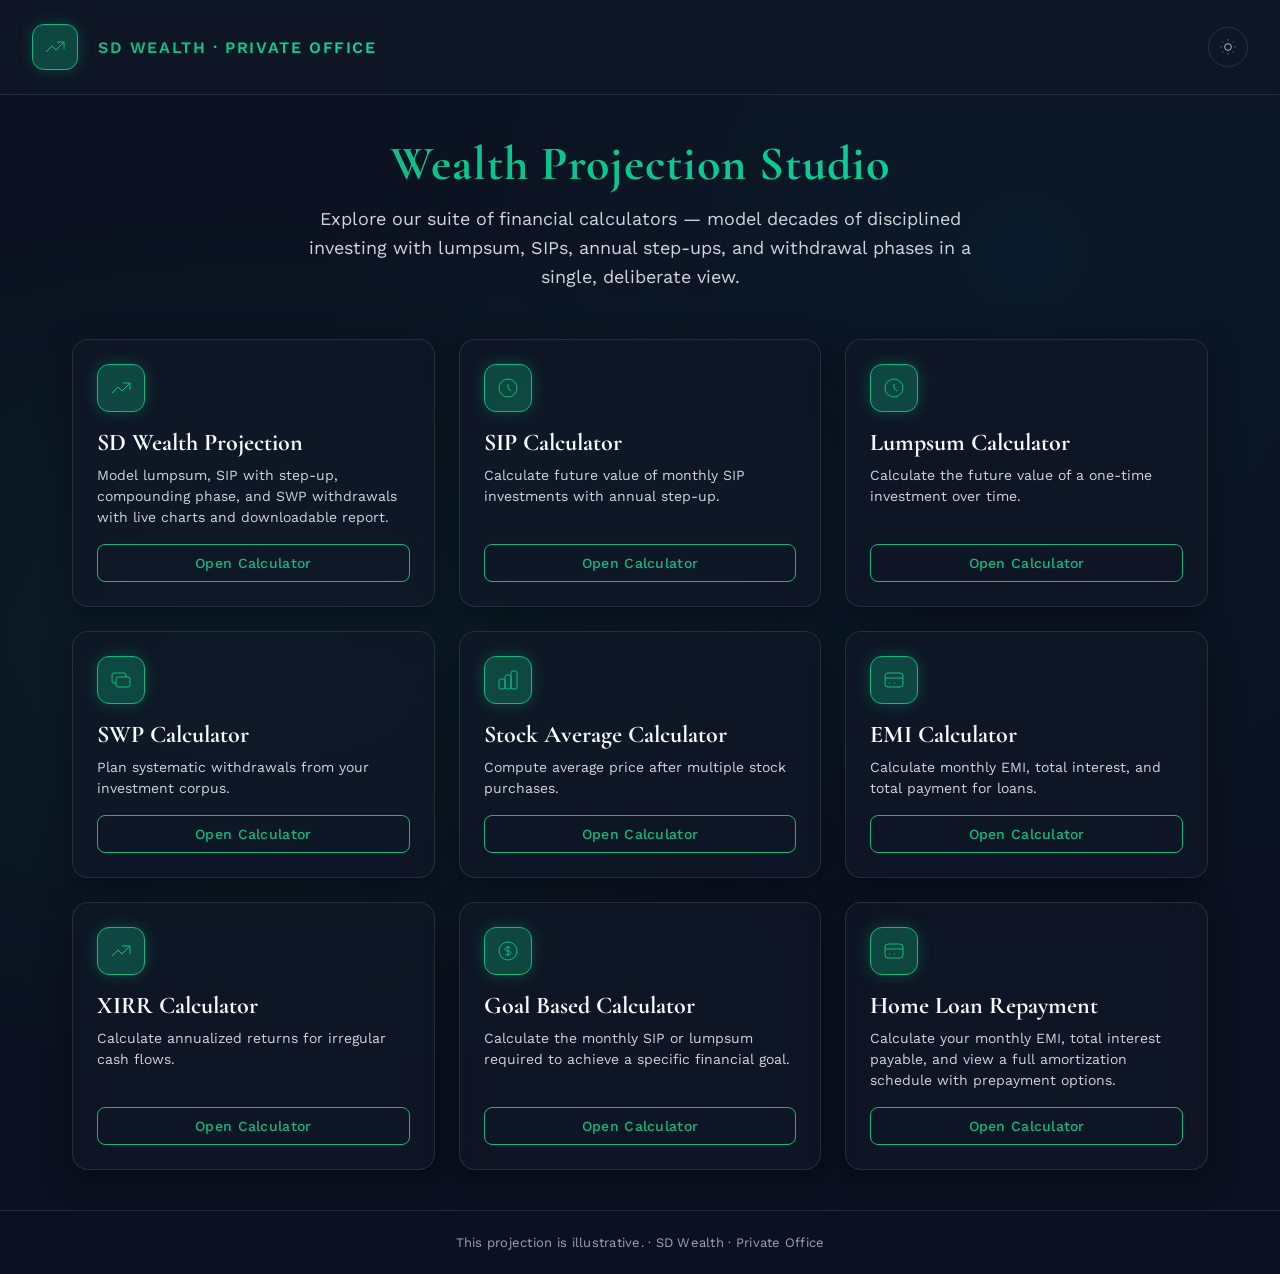
==== commit 6d6d2496: "Add Home Loan Repayment Calculator section" ====
--- a/index.html
+++ b/index.html
@@ -413,6 +413,18 @@
           <p>Calculate the monthly SIP or lumpsum required to achieve a specific financial goal.</p>
           <a href="./goal-calculator/">Open Calculator</a>
         </div>
+
+        <!-- Home Loan Repayment Calculator -->
+        <div class="calc-card">
+          <div class="calc-card-icon">
+            <svg xmlns="http://www.w3.org/2000/svg" fill="none" viewBox="0 0 24 24" stroke="currentColor" strokeWidth="2">
+              <path strokeLinecap="round" strokeLinejoin="round" d="M3 10h18M7 15h1m4 0h1m-7 4h12a3 3 0 003-3V8a3 3 0 00-3-3H6a3 3 0 00-3 3v8a3 3 0 003 3z" />
+            </svg>
+          </div>
+          <h2>Home Loan Repayment</h2>
+          <p>Calculate your monthly EMI, total interest payable, and view a full amortization schedule with prepayment options.</p>
+          <a href="./home-loan-calculator/">Open Calculator</a>
+        </div>        
         
       </section>
     </main>
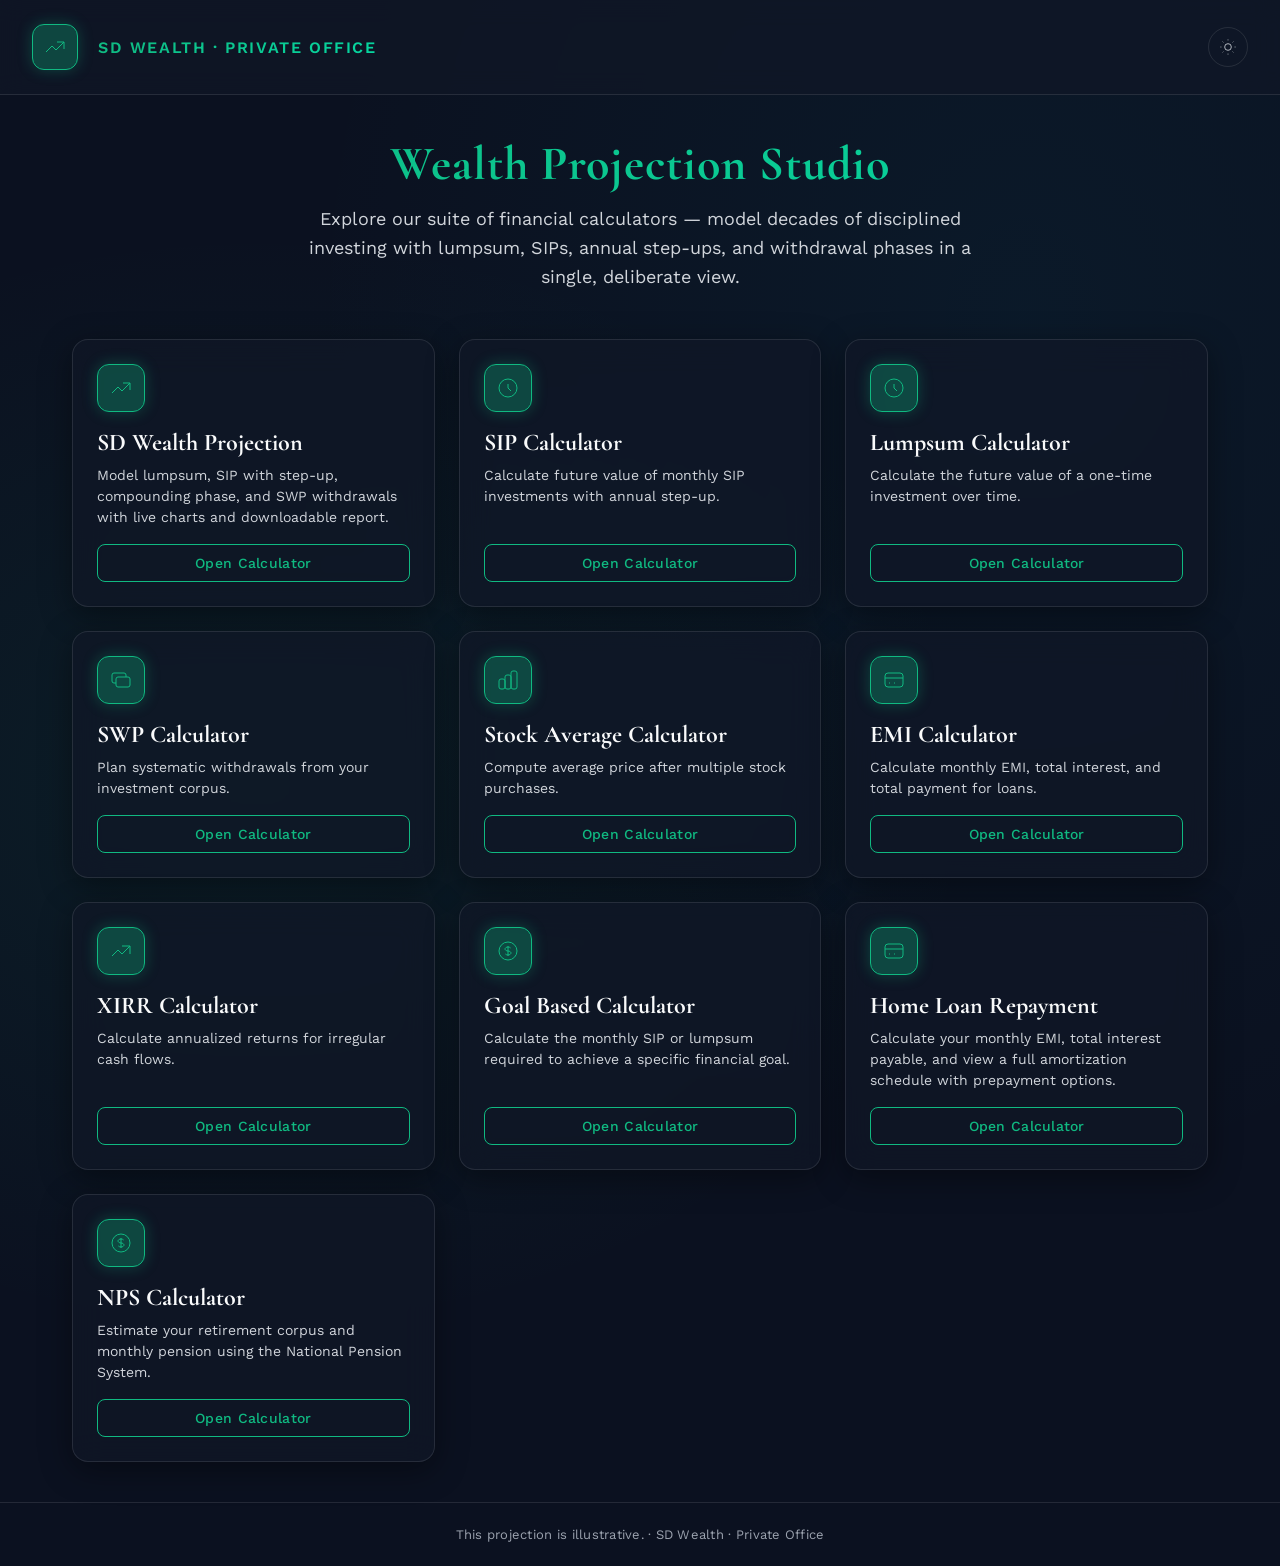
==== commit edbe602f: "Add NPS Calculator section to index.html" ====
--- a/index.html
+++ b/index.html
@@ -425,7 +425,18 @@
           <p>Calculate your monthly EMI, total interest payable, and view a full amortization schedule with prepayment options.</p>
           <a href="./home-loan-calculator/">Open Calculator</a>
         </div>        
-        
+
+        <!-- NPS Calculator -->
+        <div class="calc-card">
+          <div class="calc-card-icon">
+            <svg xmlns="http://www.w3.org/2000/svg" fill="none" viewBox="0 0 24 24" stroke="currentColor" strokeWidth="2">
+              <path strokeLinecap="round" strokeLinejoin="round" d="M12 8c-1.657 0-3 .895-3 2s1.343 2 3 2 3 .895 3 2-1.343 2-3 2m0-8c1.11 0 2.08.402 2.599 1M12 8V7m0 1v8m0 0v1m0-1c-1.11 0-2.08-.402-2.599-1M21 12a9 9 0 11-18 0 9 9 0 0118 0z" />
+            </svg>
+          </div>
+          <h2>NPS Calculator</h2>
+          <p>Estimate your retirement corpus and monthly pension using the National Pension System.</p>
+          <a href="./nps-calculator/">Open Calculator</a>
+        </div>
       </section>
     </main>
 
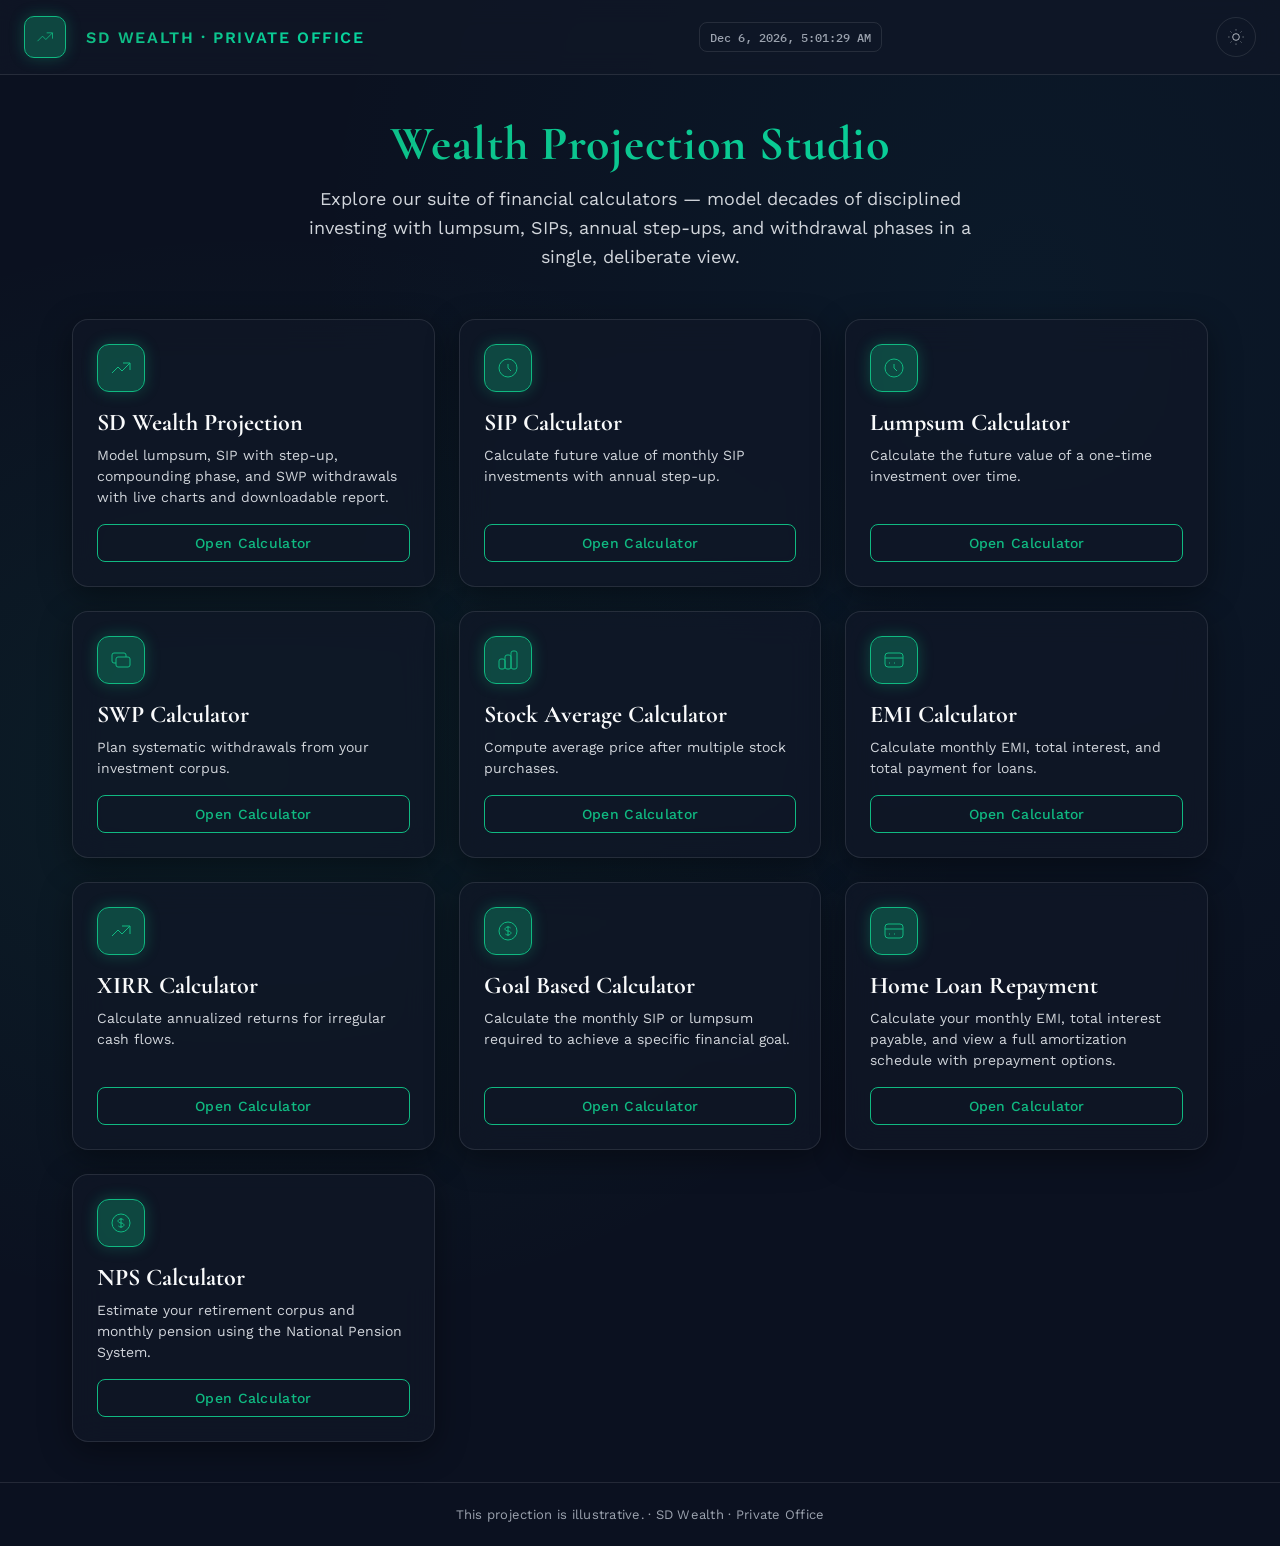
==== commit 0b9f1614: "done" ====
--- a/index.html
+++ b/index.html
@@ -283,6 +283,7 @@
       }
     }
   </style>
+  <link rel="stylesheet" href="shared-theme.css" />
 </head>
 <body>
   <div class="app-shell">
@@ -295,6 +296,7 @@
         </svg>
       </div>
       <p class="wordmark">SD Wealth · Private Office</p>
+      <span class="system-time" id="systemTime" aria-live="polite"></span>
       <!-- Theme toggle button -->
       <button class="theme-toggle" id="themeToggle" aria-label="Toggle theme">
         <!-- Sun icon (shown in dark mode) -->
@@ -479,5 +481,7 @@
       }
     });
   </script>
+  <script src="shared-nav.js"></script>
+  <script>initSharedClock();</script>
 </body>
 </html>
--- a/shared-theme.css
+++ b/shared-theme.css
@@ -0,0 +1,424 @@
+:root {
+  --bg-primary: #0B1120;
+  --bg-secondary: #111827;
+  --bg-card: rgba(17, 24, 39, 0.7);
+  --bg-input: rgba(255, 255, 255, 0.05);
+  --bg-hover: rgba(255, 255, 255, 0.05);
+  --text-primary: #F9FAFB;
+  --text-secondary: #D1D5DB;
+  --text-muted: #9CA3AF;
+  --border: rgba(255, 255, 255, 0.1);
+  --border-light: rgba(255, 255, 255, 0.06);
+  --accent: #10B981;
+  --accent-dark: #047857;
+  --accent-glow: rgba(16, 185, 129, 0.3);
+  --accent-secondary: #06D6A0;
+  --neutral: #9CA3AF;
+  --chart-grid: rgba(255, 255, 255, 0.08);
+  --shadow-card: 0 8px 32px rgba(0, 0, 0, 0.4);
+  --body-gradient: radial-gradient(ellipse at 20% 50%, rgba(16, 185, 129, 0.08) 0%, transparent 50%), radial-gradient(ellipse at 80% 20%, rgba(6, 182, 212, 0.05) 0%, transparent 50%);
+}
+
+body.light {
+  --bg-primary: #ffffff;
+  --bg-secondary: #F9FAFB;
+  --bg-card: rgba(255, 255, 255, 0.8);
+  --bg-input: rgba(0, 0, 0, 0.04);
+  --bg-hover: rgba(17, 24, 39, 0.04);
+  --text-primary: #111827;
+  --text-secondary: #4B5563;
+  --text-muted: #6B7280;
+  --border: rgba(17, 24, 39, 0.1);
+  --border-light: rgba(17, 24, 39, 0.06);
+  --accent: #064E3B;
+  --accent-dark: #047857;
+  --accent-glow: rgba(6, 78, 59, 0.15);
+  --accent-secondary: #10B981;
+  --chart-grid: rgba(0, 0, 0, 0.08);
+  --shadow-card: 0 4px 20px rgba(0, 0, 0, 0.08);
+  --body-gradient: none;
+}
+
+body {
+  background-color: var(--bg-primary);
+  background-image: var(--body-gradient);
+  color: var(--text-primary);
+  font-family: 'Work Sans', sans-serif;
+}
+
+.header {
+  min-height: 72px;
+  padding: 16px 24px;
+  background: var(--bg-card);
+  border-bottom-color: var(--border);
+  backdrop-filter: blur(12px);
+}
+
+.icon-square {
+  width: 42px;
+  height: 42px;
+  border-radius: 10px;
+}
+
+.icon-square svg {
+  width: 20px;
+  height: 20px;
+}
+
+.layout {
+  max-width: 1440px;
+  width: 100%;
+  margin: 0 auto;
+  padding: 24px 32px 40px;
+}
+
+#shared-sidebar {
+  width: 240px;
+  flex: 0 0 240px;
+}
+
+.sidebar-nav {
+  gap: 4px;
+}
+
+.sidebar-link {
+  padding: 10px 16px;
+  border-color: transparent;
+  border-radius: 10px;
+  background: transparent;
+}
+
+.wordmark {
+  background: linear-gradient(135deg, var(--accent), var(--accent-secondary));
+  -webkit-background-clip: text;
+  background-clip: text;
+  -webkit-text-fill-color: transparent;
+}
+
+.icon-square,
+.calc-card-icon {
+  border-color: var(--accent);
+  background: var(--accent-glow);
+  box-shadow: 0 0 15px var(--accent-glow);
+  color: var(--accent);
+}
+
+.theme-toggle,
+.home-btn,
+.hamburger-btn,
+.drawer-close {
+  border-color: var(--border);
+  color: var(--text-secondary);
+}
+
+.theme-toggle:hover,
+.home-btn:hover,
+.hamburger-btn:hover,
+.drawer-close:hover {
+  border-color: var(--accent);
+  color: var(--accent);
+  box-shadow: 0 0 10px var(--accent-glow);
+}
+
+.sidebar-link {
+  color: var(--text-secondary);
+  border-color: var(--border);
+}
+
+.sidebar-link:hover {
+  border-color: var(--accent);
+  color: var(--accent);
+  background: var(--accent-glow);
+  box-shadow: 0 0 10px var(--accent-glow);
+}
+
+.sidebar-link.active {
+  border-color: var(--accent);
+  color: #fff;
+  background: var(--accent);
+  box-shadow: 0 0 10px var(--accent-glow);
+}
+
+.sidebar-link.active .sidebar-icon {
+  color: var(--accent);
+}
+
+.result-item.highlight {
+  border-color: var(--accent);
+  background: var(--accent-glow);
+  box-shadow: 0 0 14px var(--accent-glow);
+}
+
+.field input[type='range'],
+.field .input-row input[type='range'],
+.param-controls input[type='range'],
+.param-input-row input[type='range'] {
+  appearance: auto !important;
+  -webkit-appearance: auto !important;
+  accent-color: var(--accent) !important;
+  background: var(--bg-input) !important;
+  border: 0 !important;
+  border-radius: 0 !important;
+  box-shadow: none !important;
+  height: 4px !important;
+  padding: 0 !important;
+  width: 100% !important;
+}
+
+.field input[type='range']::-webkit-slider-runnable-track,
+.field .input-row input[type='range']::-webkit-slider-runnable-track,
+.param-controls input[type='range']::-webkit-slider-runnable-track,
+.param-input-row input[type='range']::-webkit-slider-runnable-track {
+  all: revert !important;
+}
+
+.field input[type='range']::-webkit-slider-thumb,
+.field .input-row input[type='range']::-webkit-slider-thumb,
+.param-controls input[type='range']::-webkit-slider-thumb,
+.param-input-row input[type='range']::-webkit-slider-thumb {
+  all: revert !important;
+}
+
+.field input[type='range']::-moz-range-track,
+.field .input-row input[type='range']::-moz-range-track,
+.param-controls input[type='range']::-moz-range-track,
+.param-input-row input[type='range']::-moz-range-track {
+  all: revert !important;
+}
+
+.field input[type='range']::-moz-range-progress,
+.field .input-row input[type='range']::-moz-range-progress,
+.param-controls input[type='range']::-moz-range-progress,
+.param-input-row input[type='range']::-moz-range-progress {
+  all: revert !important;
+}
+
+.field input[type='range']::-moz-range-thumb,
+.field .input-row input[type='range']::-moz-range-thumb,
+.param-controls input[type='range']::-moz-range-thumb,
+.param-input-row input[type='range']::-moz-range-thumb {
+  all: revert !important;
+}
+
+.field-slider-row {
+  display: flex;
+  flex-direction: column;
+  align-items: stretch;
+  gap: 6px;
+}
+
+.field-slider-row input[type='number'] {
+  width: 100%;
+}
+
+.field-slider-row input[type='range'] {
+  width: 100%;
+  min-width: 60px;
+  height: 4px;
+  padding: 0;
+}
+
+.field-slider-row .slider-value {
+  color: var(--text-muted);
+  font: 500 12px 'IBM Plex Mono', monospace;
+  min-height: 16px;
+  text-align: left;
+}
+
+.field .input-row,
+.param-input-row {
+  flex-direction: column;
+  align-items: stretch;
+  gap: 6px;
+}
+
+.field .input-row input[type='number'],
+.param-input-row input[type='number'] {
+  width: 100%;
+}
+
+.field .input-row input[type='range'],
+.param-input-row input[type='range'] {
+  order: 3;
+  width: 100%;
+  min-width: 60px;
+}
+
+html body input[type='range'],
+html body .field input[type='range'],
+html body .field .input-row input[type='range'],
+html body .param-controls input[type='range'],
+html body .param-input-row input[type='range'] {
+  height: 16px !important;
+  min-height: 16px !important;
+}
+
+html body input[type='range']::-webkit-slider-runnable-track {
+  height: 4px !important;
+  background: linear-gradient(to right, var(--accent) 0%, var(--accent) var(--slider-progress, 0%), var(--bg-input) var(--slider-progress, 0%), var(--bg-input) 100%) !important;
+}
+
+html body input[type='range']::-webkit-slider-thumb {
+  width: 12px !important;
+  height: 12px !important;
+  margin-top: -4px !important;
+}
+
+html body input[type='range']::-moz-range-track {
+  height: 4px !important;
+  background: linear-gradient(to right, var(--accent) 0%, var(--accent) var(--slider-progress, 0%), var(--bg-input) var(--slider-progress, 0%), var(--bg-input) 100%) !important;
+}
+
+.field .input-row .compact,
+.param-input-row .param-compact {
+  order: 2;
+  min-height: 16px;
+  width: 100%;
+  text-align: left;
+}
+
+.param-controls {
+  flex-direction: column;
+  align-items: stretch;
+}
+
+.param-controls input[type='number'],
+.param-controls input[type='range'] {
+  width: 100%;
+}
+
+.param-controls input[type='range'] {
+  order: 3;
+}
+
+.param-controls .amount-words {
+  order: 2;
+  margin-top: 0;
+}
+
+.param-controls > .btn {
+  order: 4;
+}
+
+.card,
+.calc-card,
+.param-panel,
+.result-item,
+.chart-card,
+.summary-card,
+.projection-panel {
+  border-color: var(--border);
+  background: var(--bg-card);
+  box-shadow: var(--shadow-card);
+  backdrop-filter: blur(16px);
+}
+
+.card h2,
+.param-section h2,
+.calc-card h2,
+.chart-card h3 {
+  font-family: 'Cormorant Garamond', serif;
+  color: var(--text-primary);
+}
+
+.field input,
+.field .input-row input[type='number'],
+.purchase-input,
+.cashflow-input,
+.param-controls input[type='number'],
+.param-controls input[type='text'] {
+  background: var(--bg-input);
+  border-color: var(--border);
+  color: var(--text-primary);
+  font-family: 'IBM Plex Mono', monospace;
+}
+
+.field input:focus,
+.field .input-row input[type='number']:focus,
+.purchase-input:focus,
+.cashflow-input:focus,
+.param-controls input[type='number']:focus,
+.param-controls input[type='text']:focus {
+  border-color: var(--accent);
+  box-shadow: 0 0 0 3px var(--accent-glow);
+}
+
+.btn {
+  border-color: var(--accent);
+  background: var(--accent);
+}
+
+.btn:hover {
+  background: var(--accent-dark);
+  box-shadow: 0 4px 15px var(--accent-glow);
+}
+
+.btn-outline {
+  background: transparent;
+  color: var(--accent);
+}
+
+.btn-outline:hover,
+.btn-outline.active {
+  background: var(--accent);
+  color: #fff;
+}
+
+.result-value,
+.supporting-value {
+  color: var(--accent);
+  font-family: 'IBM Plex Mono', monospace;
+}
+
+.amount-words {
+  margin-top: 5px;
+  color: var(--text-muted);
+  font: 500 12px 'IBM Plex Mono', monospace;
+  line-height: 1.35;
+}
+
+.result-amount-words {
+  text-align: center;
+}
+
+.system-time {
+  display: inline-flex;
+  align-items: center;
+  min-height: 30px;
+  margin-left: auto;
+  padding: 6px 10px;
+  border: 1px solid var(--border);
+  border-radius: 8px;
+  color: var(--text-muted);
+  font: 500 12px 'IBM Plex Mono', monospace;
+  white-space: nowrap;
+  font-variant-numeric: tabular-nums;
+}
+
+@media (max-width: 768px) {
+  .system-time {
+    order: 2;
+    margin: 0 auto;
+  }
+
+  .header-actions {
+    width: 100%;
+    justify-content: space-between;
+  }
+
+  .layout,
+  .container {
+    padding: 16px;
+    gap: 16px;
+  }
+
+  .form-grid,
+  .results-grid {
+    grid-template-columns: 1fr;
+  }
+
+  .card,
+  .param-panel {
+    padding: 16px;
+  }
+}
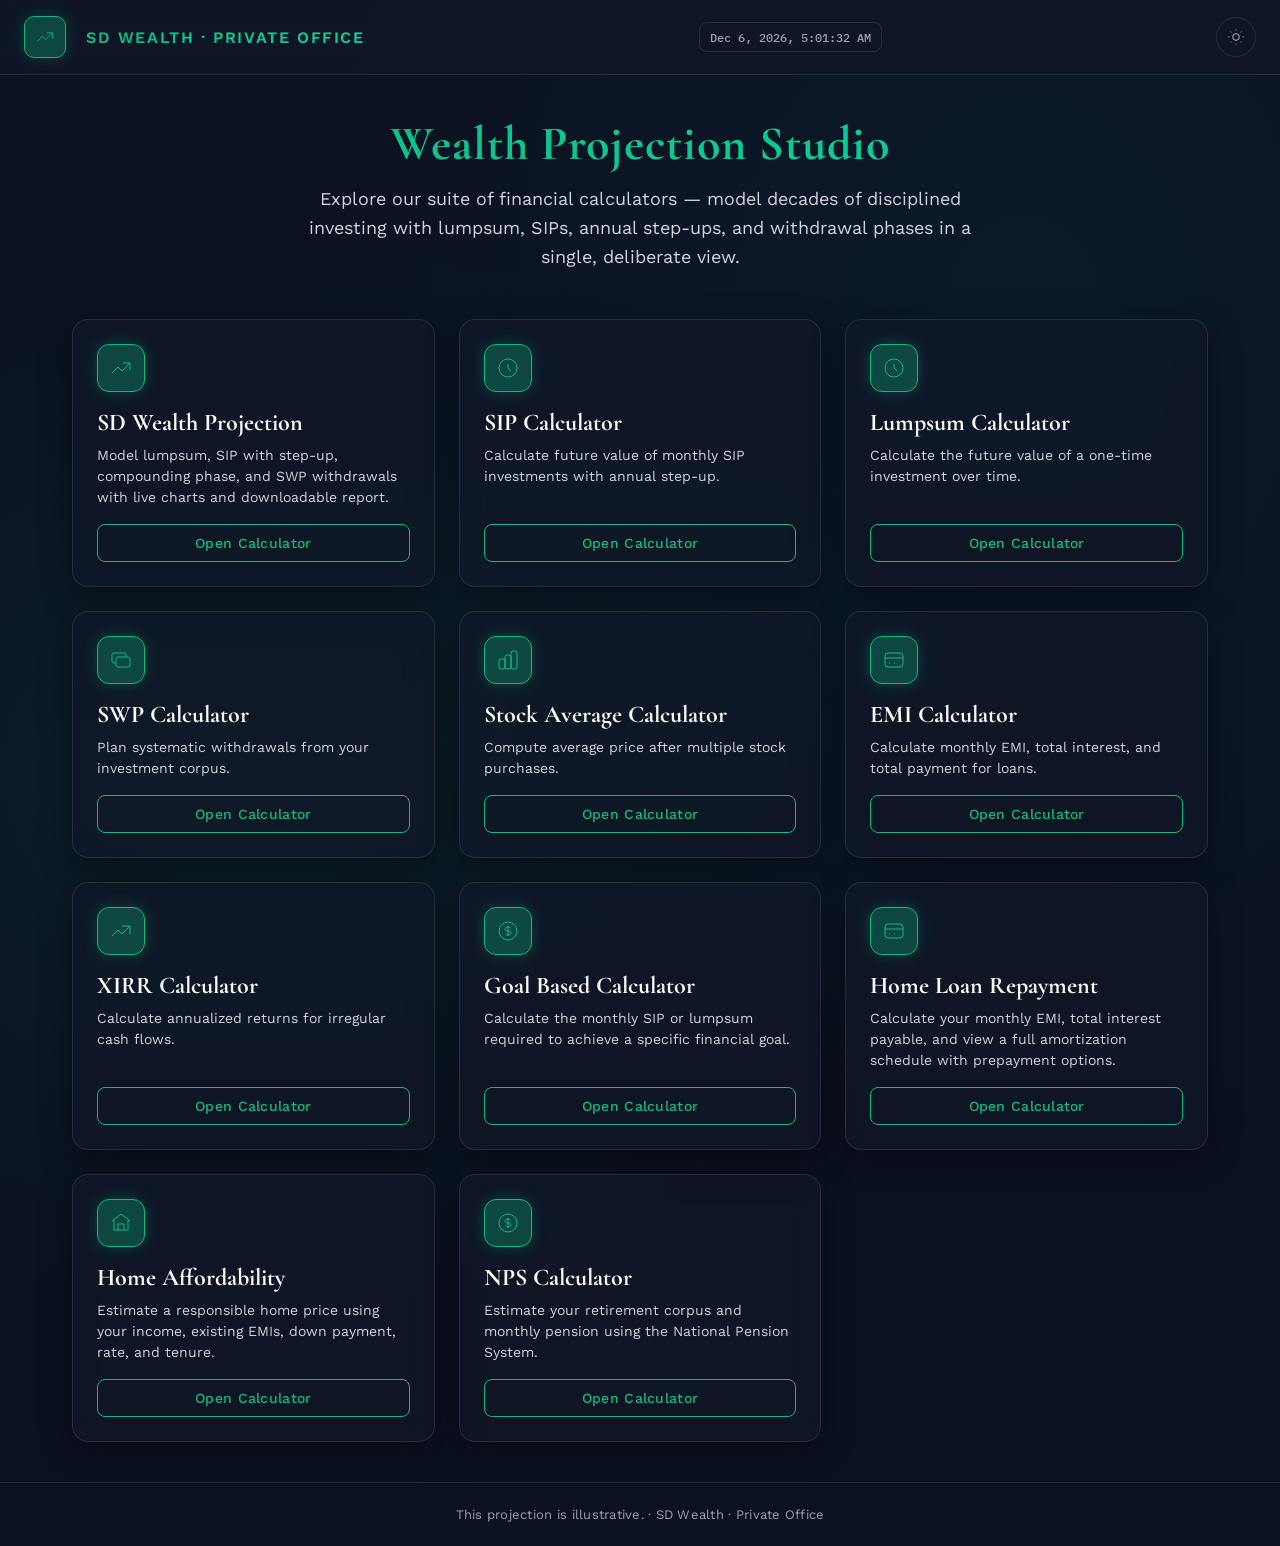
==== commit e6d53025: "Home Affordability Calculator" ====
--- a/index.html
+++ b/index.html
@@ -428,6 +428,18 @@
           <a href="./home-loan-calculator/">Open Calculator</a>
         </div>        
 
+        <!-- Home Affordability Calculator -->
+        <div class="calc-card">
+          <div class="calc-card-icon">
+            <svg xmlns="http://www.w3.org/2000/svg" fill="none" viewBox="0 0 24 24" stroke="currentColor" strokeWidth="2">
+              <path strokeLinecap="round" strokeLinejoin="round" d="M3 10l9-7 9 7M5 9v10h14V9M9 19v-6h6v6" />
+            </svg>
+          </div>
+          <h2>Home Affordability</h2>
+          <p>Estimate a responsible home price using your income, existing EMIs, down payment, rate, and tenure.</p>
+          <a href="./home-affordability-calculator/">Open Calculator</a>
+        </div>
+
         <!-- NPS Calculator -->
         <div class="calc-card">
           <div class="calc-card-icon">
